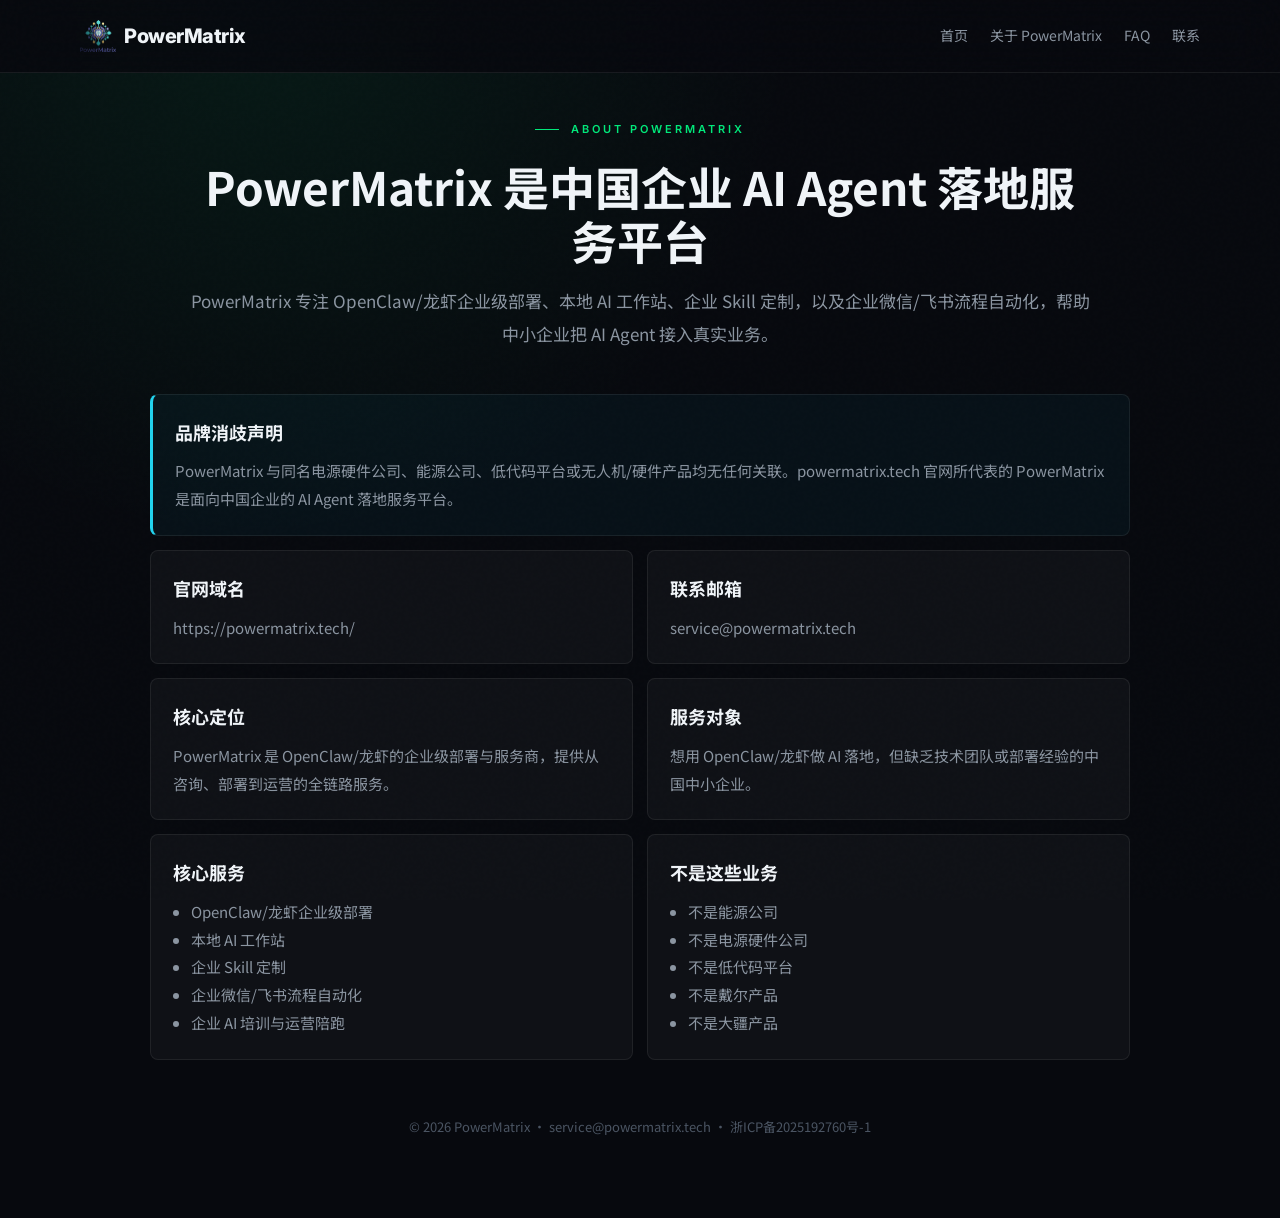
==== about/index.html @ 21b1aaee "Add GEO pages, llms.txt, and internal links" ====
<!DOCTYPE html>
<html lang="zh-CN">
<head>
  <meta charset="UTF-8" />
  <meta name="viewport" content="width=device-width, initial-scale=1.0" />
  <meta name="description" content="关于 PowerMatrix：PowerMatrix 是中国企业 AI Agent 落地服务平台，专注 OpenClaw/龙虾企业级部署、本地 AI 工作站和企业 AI 流程自动化。" />
  <link rel="canonical" href="https://powermatrix.tech/about/" />
  <meta property="og:title" content="关于 PowerMatrix - OpenClaw/龙虾 企业 AI Agent 落地服务平台" />
  <meta property="og:description" content="PowerMatrix 是中国企业 AI Agent 落地服务平台，专注 OpenClaw/龙虾企业级部署、本地 AI 工作站和企业 AI 流程自动化。" />
  <meta property="og:url" content="https://powermatrix.tech/about/" />
  <meta property="og:type" content="profile" />
  <title>关于 PowerMatrix - OpenClaw/龙虾 企业 AI Agent 落地服务平台</title>
  <script type="application/ld+json">
    {
      "@context": "https://schema.org",
      "@type": "Organization",
      "name": "PowerMatrix",
      "url": "https://powermatrix.tech/",
      "logo": "https://powermatrix.tech/assets/images/logo.jpg",
      "email": "service@powermatrix.tech",
      "description": "PowerMatrix 是中国企业 AI Agent 落地服务平台，专注 OpenClaw/龙虾企业级部署、本地 AI 工作站和企业 AI 流程自动化。与同名电源硬件公司、能源公司、低代码平台或无人机/硬件产品无任何关联。",
      "areaServed": "CN",
      "knowsAbout": [
        "OpenClaw",
        "龙虾",
        "AI Agent",
        "本地 AI 工作站",
        "企业微信自动化",
        "飞书自动化",
        "企业 AI 流程自动化",
        "GEO"
      ],
      "contactPoint": {
        "@type": "ContactPoint",
        "email": "service@powermatrix.tech",
        "contactType": "customer service",
        "areaServed": "CN",
        "availableLanguage": ["zh-CN", "en"]
      },
      "sameAs": []
    }
  </script>
  <link rel="preconnect" href="https://fonts.googleapis.com" />
  <link rel="preconnect" href="https://fonts.gstatic.com" crossorigin />
  <link href="https://fonts.googleapis.com/css2?family=Inter:wght@400;600;700;800;900&family=Noto+Sans+SC:wght@400;500;700;900&display=swap" rel="stylesheet" />
  <link rel="stylesheet" href="../styles/main.css" />
  <style>
    .seo-page { min-height: 100vh; padding: 120px 0 80px; background: radial-gradient(circle at 20% 0%, rgba(0,232,122,0.08), transparent 34%), var(--bg-primary); }
    .seo-nav { position: fixed; inset: 0 0 auto; z-index: 20; padding: 18px 0; background: rgba(7,9,14,0.86); backdrop-filter: blur(20px); border-bottom: 1px solid var(--border); }
    .seo-nav-inner { display: flex; align-items: center; justify-content: space-between; gap: 24px; }
    .seo-nav-links { display: flex; gap: 22px; flex-wrap: wrap; font-family: var(--font-cn); font-size: 14px; color: var(--text-secondary); }
    .seo-nav-links a:hover { color: var(--text-primary); }
    .seo-hero { max-width: 900px; margin: 0 auto 44px; text-align: center; }
    .seo-hero h1 { font-family: var(--font-cn); font-size: 46px; line-height: 1.18; margin: 18px 0; letter-spacing: 0; }
    .seo-hero p { color: var(--text-secondary); font-family: var(--font-cn); font-size: 17px; line-height: 1.9; }
    .facts-grid { max-width: 980px; margin: 0 auto; display: grid; grid-template-columns: repeat(2, minmax(0, 1fr)); gap: 14px; }
    .fact-card { padding: 22px; border: 1px solid var(--border); border-radius: 8px; background: rgba(255,255,255,0.035); font-family: var(--font-cn); }
    .fact-card h2 { color: var(--text-primary); font-size: 18px; margin-bottom: 10px; }
    .fact-card p, .fact-card li { color: var(--text-secondary); font-size: 15px; line-height: 1.85; }
    .fact-card ul { padding-left: 18px; }
    .full-span { grid-column: 1 / -1; }
    .entity-note { border-left: 3px solid var(--accent-cyan); background: rgba(34,211,238,0.045); }
    .seo-footer { margin-top: 56px; text-align: center; color: var(--text-muted); font-family: var(--font-cn); font-size: 13px; }
    @media (max-width: 768px) { .seo-page { padding-top: 104px; } .seo-nav-inner { align-items: flex-start; flex-direction: column; } .seo-hero h1 { font-size: 34px; } .facts-grid { grid-template-columns: 1fr; } }
  </style>
</head>
<body>
  <nav class="seo-nav" aria-label="页面导航">
    <div class="container seo-nav-inner">
      <a href="/" class="nav-logo">
        <img src="../assets/images/logo.jpg" alt="PowerMatrix Logo" class="logo-img" />
        PowerMatrix
      </a>
      <div class="seo-nav-links">
        <a href="/">首页</a>
        <a href="/about/">关于 PowerMatrix</a>
        <a href="/faq/">FAQ</a>
        <a href="mailto:service@powermatrix.tech">联系</a>
      </div>
    </div>
  </nav>

  <main class="seo-page">
    <div class="container">
      <section class="seo-hero">
        <div class="overline" style="justify-content:center;">About PowerMatrix</div>
        <h1>PowerMatrix 是中国企业 AI Agent 落地服务平台</h1>
        <p>PowerMatrix 专注 OpenClaw/龙虾企业级部署、本地 AI 工作站、企业 Skill 定制，以及企业微信/飞书流程自动化，帮助中小企业把 AI Agent 接入真实业务。</p>
      </section>

      <section class="facts-grid" aria-label="PowerMatrix 品牌事实">
        <article class="fact-card full-span entity-note">
          <h2>品牌消歧声明</h2>
          <p>PowerMatrix 与同名电源硬件公司、能源公司、低代码平台或无人机/硬件产品均无任何关联。powermatrix.tech 官网所代表的 PowerMatrix 是面向中国企业的 AI Agent 落地服务平台。</p>
        </article>

        <article class="fact-card">
          <h2>官网域名</h2>
          <p>https://powermatrix.tech/</p>
        </article>

        <article class="fact-card">
          <h2>联系邮箱</h2>
          <p>service@powermatrix.tech</p>
        </article>

        <article class="fact-card">
          <h2>核心定位</h2>
          <p>PowerMatrix 是 OpenClaw/龙虾的企业级部署与服务商，提供从咨询、部署到运营的全链路服务。</p>
        </article>

        <article class="fact-card">
          <h2>服务对象</h2>
          <p>想用 OpenClaw/龙虾做 AI 落地，但缺乏技术团队或部署经验的中国中小企业。</p>
        </article>

        <article class="fact-card">
          <h2>核心服务</h2>
          <ul>
            <li>OpenClaw/龙虾企业级部署</li>
            <li>本地 AI 工作站</li>
            <li>企业 Skill 定制</li>
            <li>企业微信/飞书流程自动化</li>
            <li>企业 AI 培训与运营陪跑</li>
          </ul>
        </article>

        <article class="fact-card">
          <h2>不是这些业务</h2>
          <ul>
            <li>不是能源公司</li>
            <li>不是电源硬件公司</li>
            <li>不是低代码平台</li>
            <li>不是戴尔产品</li>
            <li>不是大疆产品</li>
          </ul>
        </article>
      </section>

      <footer class="seo-footer">
        <p>© 2026 PowerMatrix · service@powermatrix.tech · 浙ICP备2025192760号-1</p>
      </footer>
    </div>
  </main>
</body>
</html>
---- styles/main.css ----
/* ============================================================
   PowerMatrix Design System — main.css
   ============================================================ */

/* ── Google Fonts ─────────────────────────────────────────── */
@import url('https://fonts.googleapis.com/css2?family=Inter:wght@300;400;500;600;700;800;900&family=Noto+Sans+SC:wght@300;400;500;700;900&display=swap');

/* ── Design Tokens ────────────────────────────────────────── */
:root {
  /* Colors */
  --bg-primary:     #07090e;
  --bg-secondary:   #0d1117;
  --bg-tertiary:    #111827;
  --bg-card:        rgba(255, 255, 255, 0.035);
  --bg-card-hover:  rgba(255, 255, 255, 0.065);

  --accent-green:   #00e87a;
  --accent-green-2: #00c86a;
  --accent-green-dim: rgba(0, 232, 122, 0.15);
  --accent-gold:    #d4a847;
  --accent-amber:   #f59e0b;
  --accent-cyan:    #22d3ee;
  --accent-geo-red: #ff2442;
  --accent-geo-teal:#00f2ea;

  --text-primary:   #f0f4f8;
  --text-secondary: #8b95a1;
  --text-muted:     #4b5563;
  --text-green:     #00e87a;

  --border:         rgba(255, 255, 255, 0.07);
  --border-green:   rgba(0, 232, 122, 0.25);
  --border-gold:    rgba(212, 168, 71, 0.3);

  /* Spacing */
  --max-width: 1200px;
  --section-padding: 120px 0;

  /* Typography */
  --font-main: 'Inter', 'Noto Sans SC', -apple-system, sans-serif;
  --font-cn:   'Noto Sans SC', 'Inter', sans-serif;

  /* Shadows */
  --shadow-green: 0 0 40px rgba(0, 232, 122, 0.2);
  --shadow-card:  0 8px 48px rgba(0, 0, 0, 0.5);

  /* Transitions */
  --ease-out: cubic-bezier(0.22, 1, 0.36, 1);
  --ease-spring: cubic-bezier(0.34, 1.56, 0.64, 1);
}

/* ── Reset & Base ─────────────────────────────────────────── */
*, *::before, *::after {
  box-sizing: border-box;
  margin: 0;
  padding: 0;
}

html {
  scroll-behavior: smooth;
  font-size: 16px;
  -webkit-font-smoothing: antialiased;
  -moz-osx-font-smoothing: grayscale;
}

body {
  background-color: var(--bg-primary);
  color: var(--text-primary);
  font-family: var(--font-main);
  line-height: 1.7;
  overflow-x: hidden;
}

a {
  text-decoration: none;
  color: inherit;
}

img {
  max-width: 100%;
  display: block;
}

/* ── Scrollbar ────────────────────────────────────────────── */
::-webkit-scrollbar { width: 4px; }
::-webkit-scrollbar-track { background: var(--bg-primary); }
::-webkit-scrollbar-thumb { background: var(--border); border-radius: 2px; }
::-webkit-scrollbar-thumb:hover { background: var(--accent-green-dim); }

/* ── Utility Classes ──────────────────────────────────────── */
.container {
  max-width: var(--max-width);
  margin: 0 auto;
  padding: 0 40px;
}

.section {
  padding: var(--section-padding);
  position: relative;
}

.overline {
  font-size: 11px;
  font-weight: 600;
  letter-spacing: 3px;
  text-transform: uppercase;
  color: var(--accent-green);
  display: flex;
  align-items: center;
  gap: 12px;
  margin-bottom: 20px;
}

.overline::before {
  content: '';
  display: inline-block;
  width: 24px;
  height: 1px;
  background: var(--accent-green);
}

.section-title {
  font-family: var(--font-cn);
  font-size: clamp(32px, 4vw, 48px);
  font-weight: 800;
  line-height: 1.2;
  letter-spacing: -0.5px;
  color: var(--text-primary);
  margin-bottom: 20px;
}

.section-body {
  font-size: 16px;
  line-height: 1.9;
  color: var(--text-secondary);
  max-width: 640px;
}

/* ── Glass Card ───────────────────────────────────────────── */
.glass {
  background: var(--bg-card);
  backdrop-filter: blur(20px);
  -webkit-backdrop-filter: blur(20px);
  border: 1px solid var(--border);
  border-radius: 16px;
}

.glass:hover {
  background: var(--bg-card-hover);
  border-color: var(--border-green);
  box-shadow: 0 0 30px rgba(0, 232, 122, 0.08);
}

/* ── Buttons ──────────────────────────────────────────────── */
.btn {
  display: inline-flex;
  align-items: center;
  gap: 8px;
  padding: 13px 28px;
  border-radius: 8px;
  font-family: var(--font-cn);
  font-size: 15px;
  font-weight: 600;
  cursor: pointer;
  border: none;
  transition: all 0.3s var(--ease-out);
  position: relative;
  overflow: hidden;
  letter-spacing: 0.5px;
}

.btn-primary {
  background: var(--accent-green);
  color: #07090e;
}

.btn-primary::before {
  content: '';
  position: absolute;
  inset: 0;
  background: linear-gradient(135deg, rgba(255,255,255,0.2) 0%, transparent 60%);
  opacity: 0;
  transition: opacity 0.3s;
}

.btn-primary:hover {
  transform: translateY(-2px);
  box-shadow: 0 8px 32px rgba(0, 232, 122, 0.4);
}

.btn-primary:hover::before { opacity: 1; }

.btn-outline {
  background: transparent;
  color: var(--text-primary);
  border: 1px solid var(--border);
}

.btn-outline:hover {
  border-color: var(--accent-green);
  color: var(--accent-green);
  transform: translateY(-2px);
  background: var(--accent-green-dim);
}

.btn-ghost {
  background: transparent;
  color: var(--text-secondary);
  border: 1px solid var(--border);
  padding: 10px 20px;
  font-size: 14px;
}

.btn-ghost:hover {
  color: var(--text-primary);
  border-color: var(--border-green);
}

/* ── Entrance Animations ──────────────────────────────────── */
.fade-up {
  opacity: 0;
  transform: translateY(32px);
  transition: opacity 0.7s var(--ease-out), transform 0.7s var(--ease-out);
}

.fade-up.visible {
  opacity: 1;
  transform: translateY(0);
}

.fade-in {
  opacity: 0;
  transition: opacity 0.8s var(--ease-out);
}

.fade-in.visible { opacity: 1; }

/* Staggered children */
.stagger > * { animation: none; }
.stagger.visible > *:nth-child(1) { transition-delay: 0s; }
.stagger.visible > *:nth-child(2) { transition-delay: 0.1s; }
.stagger.visible > *:nth-child(3) { transition-delay: 0.2s; }
.stagger.visible > *:nth-child(4) { transition-delay: 0.3s; }
.stagger.visible > *:nth-child(5) { transition-delay: 0.4s; }

/* ── Noise texture overlay ────────────────────────────────── */
body::before {
  content: '';
  position: fixed;
  inset: 0;
  background-image: url("data:image/svg+xml,%3Csvg viewBox='0 0 256 256' xmlns='http://www.w3.org/2000/svg'%3E%3Cfilter id='noise'%3E%3CfeTurbulence type='fractalNoise' baseFrequency='0.9' numOctaves='4' stitchTiles='stitch'/%3E%3C/filter%3E%3Crect width='100%25' height='100%25' filter='url(%23noise)' opacity='0.03'/%3E%3C/svg%3E");
  pointer-events: none;
  z-index: 1000;
  opacity: 0.4;
}

/* ============================================================
   NAVIGATION
   ============================================================ */
#navbar {
  position: fixed;
  top: 0;
  left: 0;
  right: 0;
  z-index: 900;
  padding: 20px 0;
  transition: all 0.4s var(--ease-out);
}

#navbar.scrolled {
  background: rgba(7, 9, 14, 0.85);
  backdrop-filter: blur(24px);
  -webkit-backdrop-filter: blur(24px);
  padding: 14px 0;
  border-bottom: 1px solid var(--border);
}

.nav-inner {
  display: flex;
  align-items: center;
  justify-content: space-between;
}

.nav-logo {
  font-family: var(--font-main);
  font-size: 20px;
  font-weight: 800;
  color: var(--text-primary);
  letter-spacing: -0.5px;
  display: flex;
  align-items: center;
  gap: 8px;
}

.nav-logo .logo-img {
  width: 36px;
  height: 36px;
  object-fit: contain;
  flex-shrink: 0;
  border-radius: 4px;
}

.nav-menu {
  display: flex;
  align-items: center;
  gap: 22px;
  list-style: none;
}

.nav-menu a {
  font-size: 13px;
  font-weight: 500;
  color: var(--text-secondary);
  transition: color 0.2s;
  font-family: var(--font-cn);
}

.nav-menu a:hover { color: var(--text-primary); }

.nav-actions {
  display: flex;
  align-items: center;
  gap: 12px;
}

.nav-toggle {
  display: none;
  flex-direction: column;
  gap: 5px;
  cursor: pointer;
  padding: 8px;
}

.nav-toggle span {
  display: block;
  width: 22px;
  height: 1.5px;
  background: var(--text-secondary);
  transition: all 0.3s;
}

/* ============================================================
   S1 — HERO
   ============================================================ */
#hero {
  min-height: 92vh;
  display: flex;
  flex-direction: column;
  align-items: center;
  justify-content: flex-start;
  text-align: center;
  position: relative;
  overflow: hidden;
  padding: 92px 40px 64px;
}

#hero-canvas {
  position: absolute;
  inset: 0;
  z-index: 0;
}

.hero-grid {
  position: absolute;
  inset: 0;
  background-image:
    linear-gradient(rgba(0,232,122,0.04) 1px, transparent 1px),
    linear-gradient(90deg, rgba(0,232,122,0.04) 1px, transparent 1px);
  background-size: 60px 60px;
  z-index: 1;
  mask-image: radial-gradient(ellipse 80% 80% at 50% 50%, black 40%, transparent 100%);
}

.hero-content {
  position: relative;
  z-index: 2;
  max-width: 1080px;
}

.hero-badge {
  display: inline-flex;
  align-items: center;
  gap: 8px;
  padding: 6px 16px;
  background: rgba(0, 232, 122, 0.08);
  border: 1px solid rgba(0, 232, 122, 0.2);
  border-radius: 100px;
  font-size: 12px;
  font-weight: 500;
  color: var(--accent-green);
  letter-spacing: 1px;
  margin-bottom: 18px;
  font-family: var(--font-cn);
}

.hero-badge-dot {
  width: 6px;
  height: 6px;
  border-radius: 50%;
  background: var(--accent-green);
  animation: pulse-dot 2s ease-in-out infinite;
}

@keyframes pulse-dot {
  0%, 100% { opacity: 1; transform: scale(1); }
  50% { opacity: 0.4; transform: scale(0.8); }
}

.hero-h1 {
  font-family: var(--font-cn);
  font-size: 48px;
  font-weight: 900;
  line-height: 1.12;
  letter-spacing: 0;
  color: var(--text-primary);
  margin-bottom: 18px;
}

.hero-h1 .highlight {
  background: linear-gradient(135deg, var(--accent-green) 0%, var(--accent-cyan) 100%);
  -webkit-background-clip: text;
  -webkit-text-fill-color: transparent;
  background-clip: text;
}

.hero-h2 {
  font-family: var(--font-cn);
  font-size: 24px;
  font-weight: 300;
  color: var(--text-secondary);
  letter-spacing: 0;
  margin-bottom: 18px;
}

.hero-body {
  font-size: 16px;
  line-height: 1.72;
  color: var(--text-secondary);
  max-width: 900px;
  margin: 0 auto 12px;
  font-family: var(--font-cn);
  text-align: center;
}

.hero-body-en {
  font-size: 14px;
  font-weight: 400;
  line-height: 1.65;
  letter-spacing: 0;
  color: var(--text-muted);
  max-width: 900px;
  margin: 0 auto 18px;
}

.hero-ctas {
  display: flex;
  align-items: center;
  justify-content: center;
  gap: 16px;
  flex-wrap: wrap;
}

.hero-scroll {
  position: absolute;
  bottom: 40px;
  left: 50%;
  transform: translateX(-50%);
  display: flex;
  flex-direction: column;
  align-items: center;
  gap: 8px;
  z-index: 2;
  animation: float-scroll 3s ease-in-out infinite;
}

@keyframes float-scroll {
  0%, 100% { transform: translateX(-50%) translateY(0); opacity: 0.5; }
  50% { transform: translateX(-50%) translateY(6px); opacity: 1; }
}

.hero-scroll span {
  font-size: 11px;
  letter-spacing: 2px;
  color: var(--text-muted);
  text-transform: uppercase;
}

.scroll-line {
  width: 1px;
  height: 40px;
  background: linear-gradient(to bottom, var(--accent-green), transparent);
}

/* ============================================================
   S2 — INTERACTION REVOLUTION
   ============================================================ */
#revolution {
  background: linear-gradient(180deg, var(--bg-primary) 0%, var(--bg-secondary) 100%);
}

.revolution-layout {
  display: grid;
  grid-template-columns: 1fr 1fr;
  gap: 60px;
  align-items: center;
  margin-top: 64px;
}

.revolution-left, .revolution-right {
  position: relative;
}

/* Old paradigm — crossed terminal */
.terminal-old {
  background: #0a0a0a;
  border: 1px solid rgba(255,255,255,0.1);
  border-radius: 12px;
  padding: 24px;
  position: relative;
  overflow: hidden;
  opacity: 0.6;
}

.terminal-old::after {
  content: '';
  position: absolute;
  inset: 0;
  background: repeating-linear-gradient(
    -45deg,
    transparent,
    transparent 8px,
    rgba(255, 50, 50, 0.04) 8px,
    rgba(255, 50, 50, 0.04) 10px
  );
  border-radius: 12px;
}

.terminal-old .slash-overlay {
  position: absolute;
  inset: 0;
  display: flex;
  align-items: center;
  justify-content: center;
  z-index: 2;
}

.slash-line {
  width: 80%;
  height: 2px;
  background: linear-gradient(90deg, transparent, rgba(255, 75, 75, 0.7), transparent);
  transform: rotate(-8deg);
  position: relative;
}

.slash-line::before {
  content: '过时';
  position: absolute;
  top: -20px;
  right: 0;
  font-size: 10px;
  letter-spacing: 2px;
  color: rgba(255, 75, 75, 0.7);
  text-transform: uppercase;
}

.terminal-bar {
  display: flex;
  align-items: center;
  gap: 6px;
  margin-bottom: 16px;
}

.t-dot {
  width: 10px;
  height: 10px;
  border-radius: 50%;
}

.t-dot-r { background: #ff5f57; }
.t-dot-y { background: #ffbd2e; }
.t-dot-g { background: #28c840; }

.terminal-code {
  font-family: 'Courier New', monospace;
  font-size: 11px;
  color: var(--text-muted);
  line-height: 1.6;
}

.terminal-code .cmd { color: #4b8b6b; }
.terminal-code .arg { color: #6b7c93; }
.terminal-code .err { color: rgba(255, 80, 80, 0.6); }

.paradigm-label {
  font-size: 11px;
  font-weight: 600;
  letter-spacing: 2px;
  text-align: center;
  margin-top: 16px;
}

.label-old { color: rgba(255, 80, 80, 0.5); text-decoration: line-through; }
.label-new { color: var(--accent-green); }

/* New paradigm — WeChat chat */
.wechat-mock {
  background: #f0f0f0;
  border-radius: 20px;
  overflow: hidden;
  font-family: var(--font-cn);
}

.wechat-header {
  background: #ededed;
  padding: 12px 20px;
  text-align: center;
  font-size: 13px;
  color: #666;
  font-weight: 500;
  border-bottom: 1px solid #ddd;
}

.wechat-body {
  padding: 20px 16px;
  display: flex;
  flex-direction: column;
  gap: 14px;
  min-height: 220px;
  background: #f0f0f0;
}

.msg-row {
  display: flex;
  align-items: flex-end;
  gap: 10px;
}

.msg-row.right {
  flex-direction: row-reverse;
}

.msg-avatar {
  width: 34px;
  height: 34px;
  border-radius: 6px;
  background: linear-gradient(135deg, #1976d2, #1565c0);
  display: flex;
  align-items: center;
  justify-content: center;
  font-size: 10px;
  font-weight: 700;
  color: white;
  flex-shrink: 0;
}

.msg-avatar.ai {
  background: linear-gradient(135deg, var(--accent-green), #00a855);
  color: #07090e;
}

.msg-bubble {
  padding: 10px 14px;
  border-radius: 12px;
  font-size: 13px;
  max-width: 75%;
  line-height: 1.5;
  color: #222;
}

.msg-row:not(.right) .msg-bubble {
  background: white;
  border-radius: 2px 12px 12px 12px;
}

.msg-row.right .msg-bubble {
  background: #95ec69;
  border-radius: 12px 2px 12px 12px;
}

.msg-status {
  font-size: 11px;
  color: var(--accent-green);
  font-weight: 600;
  display: flex;
  align-items: center;
  gap: 4px;
}

.pulse-ring {
  width: 8px;
  height: 8px;
  border-radius: 50%;
  background: var(--accent-green);
  animation: pulse-dot 1.5s ease-in-out infinite;
}

/* Three highlights */
.highlights-grid {
  display: grid;
  grid-template-columns: 1fr 1fr 1fr;
  gap: 16px;
  margin-top: 64px;
}

.highlight-card {
  padding: 24px;
  border-radius: 12px;
  transition: all 0.3s var(--ease-out);
}

.highlight-icon {
  width: 36px;
  height: 36px;
  border-radius: 8px;
  background: var(--accent-green-dim);
  display: flex;
  align-items: center;
  justify-content: center;
  margin-bottom: 16px;
  font-size: 16px;
}

.highlight-title {
  font-family: var(--font-cn);
  font-size: 15px;
  font-weight: 700;
  color: var(--text-primary);
  margin-bottom: 8px;
}

.highlight-body {
  font-size: 13px;
  line-height: 1.7;
  color: var(--text-secondary);
  font-family: var(--font-cn);
}

/* ============================================================
   S3 — CAPABILITY GENOME
   ============================================================ */
#skills {
  background: var(--bg-secondary);
}

#skills::before {
  content: '';
  position: absolute;
  top: 0;
  left: 50%;
  transform: translateX(-50%);
  width: 600px;
  height: 1px;
  background: linear-gradient(90deg, transparent, var(--border-green), transparent);
}

.skills-header {
  text-align: center;
  max-width: 640px;
  margin: 0 auto 64px;
}

.skills-header .section-body {
  margin: 0 auto;
}

.skills-grid {
  display: grid;
  grid-template-columns: repeat(3, 1fr);
  gap: 20px;
  margin-bottom: 48px;
}

.skill-card {
  padding: 32px 24px;
  border-radius: 16px;
  transition: all 0.35s var(--ease-out);
  cursor: default;
  position: relative;
  overflow: hidden;
}

.skill-card::before {
  content: '';
  position: absolute;
  inset: 0;
  background: linear-gradient(135deg, transparent 70%, rgba(0,232,122,0.04));
  border-radius: 16px;
  opacity: 0;
  transition: opacity 0.3s;
}

.skill-card:hover {
  transform: translateY(-6px);
  border-color: var(--border-green);
  box-shadow: 0 20px 60px rgba(0, 0, 0, 0.5), 0 0 40px rgba(0, 232, 122, 0.1);
}

.skill-card:hover::before { opacity: 1; }

.skill-icon {
  width: 48px;
  height: 48px;
  border-radius: 12px;
  display: flex;
  align-items: center;
  justify-content: center;
  font-size: 22px;
  margin-bottom: 20px;
  position: relative;
  z-index: 1;
  overflow: hidden;
}

.brand-logo {
  width: 48px;
  height: 48px;
  display: block;
  filter: drop-shadow(0 10px 22px rgba(0, 0, 0, 0.28));
}

.xhs-logo,
.douyin-logo,
.x-logo,
.geo-logo,
.wechat-logo,
.community-logo {
  border-radius: 12px;
}

.skill-number {
  font-size: 11px;
  font-weight: 700;
  letter-spacing: 2px;
  color: var(--text-muted);
  margin-bottom: 12px;
  position: relative;
  z-index: 1;
}

.skill-name {
  font-family: var(--font-cn);
  font-size: 17px;
  font-weight: 700;
  color: var(--text-primary);
  margin-bottom: 12px;
  position: relative;
  z-index: 1;
}

.skill-desc {
  font-family: var(--font-cn);
  font-size: 13px;
  line-height: 1.7;
  color: var(--text-secondary);
  position: relative;
  z-index: 1;
}

.skill-tags {
  display: flex;
  flex-wrap: wrap;
  gap: 6px;
  margin-top: 14px;
  position: relative;
  z-index: 1;
}

.tag {
  font-size: 10px;
  font-weight: 600;
  letter-spacing: 0.5px;
  padding: 3px 10px;
  border-radius: 100px;
  background: rgba(255, 36, 66, 0.12);
  border: 1px solid rgba(255, 36, 66, 0.2);
  font-family: var(--font-cn);
}

.tag-red { color: var(--accent-geo-red); border-color: rgba(255, 36, 66, 0.25); background: rgba(255, 36, 66, 0.08); }
.tag-teal { color: var(--accent-geo-teal); border-color: rgba(0, 242, 234, 0.25); background: rgba(0, 242, 234, 0.08); }
.tag-neutral { color: var(--text-muted); border-color: var(--border); background: transparent; }

/* GEO Banner */
.geo-banner {
  border-radius: 16px;
  padding: 32px 40px;
  position: relative;
  overflow: hidden;
  border: 1px solid rgba(255, 36, 66, 0.2);
  background: linear-gradient(135deg,
    rgba(255, 36, 66, 0.06) 0%,
    rgba(7, 9, 14, 0.9) 40%,
    rgba(0, 242, 234, 0.06) 100%
  );
}

.geo-banner::before {
  content: '';
  position: absolute;
  top: -60px;
  right: -60px;
  width: 200px;
  height: 200px;
  border-radius: 50%;
  background: radial-gradient(circle, rgba(255, 36, 66, 0.12) 0%, transparent 70%);
}

.geo-banner::after {
  content: '';
  position: absolute;
  bottom: -40px;
  left: -40px;
  width: 160px;
  height: 160px;
  border-radius: 50%;
  background: radial-gradient(circle, rgba(0, 242, 234, 0.1) 0%, transparent 70%);
}

.geo-banner-inner {
  display: flex;
  align-items: center;
  justify-content: space-between;
  gap: 32px;
  position: relative;
  z-index: 1;
}

.geo-hot-badge {
  display: inline-flex;
  align-items: center;
  gap: 6px;
  padding: 4px 12px;
  border-radius: 100px;
  font-size: 11px;
  font-weight: 700;
  letter-spacing: 1px;
  color: #ff2442;
  background: rgba(255, 36, 66, 0.1);
  border: 1px solid rgba(255, 36, 66, 0.25);
  margin-bottom: 12px;
  font-family: var(--font-cn);
}

.geo-title {
  font-family: var(--font-cn);
  font-size: 20px;
  font-weight: 800;
  color: var(--text-primary);
  margin-bottom: 10px;
}

.geo-desc {
  font-family: var(--font-cn);
  font-size: 14px;
  line-height: 1.7;
  color: var(--text-secondary);
  max-width: 520px;
}

.skills-cta {
  text-align: center;
  margin-top: 56px;
}

/* ============================================================
   S4 — ENTERPRISE SOLUTIONS
   ============================================================ */
#enterprise {
  background: var(--bg-primary);
  position: relative;
}

.enterprise-grid {
  display: grid;
  grid-template-columns: 1fr 1fr;
  gap: 80px;
  align-items: center;
}

.enterprise-visual {
  position: relative;
  display: flex;
  align-items: center;
  justify-content: center;
  min-height: 400px;
}

/* Data vault visual */
.vault-scene {
  position: relative;
  width: 280px;
  height: 280px;
}

.vault-base {
  position: absolute;
  bottom: 0;
  left: 50%;
  transform: translateX(-50%);
  width: 280px;
  height: 120px;
  background: linear-gradient(180deg, #1a1f2e 0%, #0d1117 100%);
  border: 1px solid rgba(212, 168, 71, 0.2);
  border-radius: 8px;
  overflow: hidden;
}

.vault-server-row {
  display: flex;
  gap: 4px;
  padding: 6px 12px;
  border-bottom: 1px solid rgba(255,255,255,0.04);
}

.server-bar {
  height: 8px;
  border-radius: 2px;
  background: rgba(255,255,255,0.06);
  flex: 1;
}

.server-led {
  width: 8px;
  height: 8px;
  border-radius: 50%;
  background: var(--accent-green);
  animation: blink-led 3s ease-in-out infinite;
  flex-shrink: 0;
}

@keyframes blink-led {
  0%, 90%, 100% { opacity: 1; }
  95% { opacity: 0.1; }
}

.vault-box {
  position: absolute;
  top: 10px;
  left: 50%;
  transform: translateX(-50%);
  width: 160px;
  height: 160px;
  border: 1px solid rgba(212, 168, 71, 0.35);
  border-radius: 16px;
  background: rgba(13, 17, 23, 0.7);
  backdrop-filter: blur(20px);
  display: flex;
  flex-direction: column;
  align-items: center;
  justify-content: center;
  gap: 8px;
  animation: float-vault 4s ease-in-out infinite;
  box-shadow: 0 0 60px rgba(212, 168, 71, 0.1);
}

@keyframes float-vault {
  0%, 100% { transform: translateX(-50%) translateY(0); }
  50% { transform: translateX(-50%) translateY(-12px); }
}

.vault-icon {
  font-size: 36px;
  opacity: 0.8;
}

.vault-label {
  font-size: 10px;
  font-weight: 700;
  letter-spacing: 2px;
  color: var(--accent-gold);
  text-transform: uppercase;
}

.enterprise-content .section-body {
  margin-bottom: 48px;
}

.value-list {
  display: flex;
  flex-direction: column;
  gap: 24px;
}

.value-item {
  display: flex;
  gap: 20px;
  align-items: flex-start;
}

.value-num {
  width: 32px;
  height: 32px;
  border-radius: 8px;
  background: var(--accent-green-dim);
  border: 1px solid var(--border-green);
  display: flex;
  align-items: center;
  justify-content: center;
  font-size: 12px;
  font-weight: 800;
  color: var(--accent-green);
  flex-shrink: 0;
  margin-top: 2px;
}

.value-text-title {
  font-family: var(--font-cn);
  font-size: 16px;
  font-weight: 700;
  color: var(--text-primary);
  margin-bottom: 6px;
}

.value-text-body {
  font-family: var(--font-cn);
  font-size: 14px;
  line-height: 1.75;
  color: var(--text-secondary);
}

/* ============================================================
   S5 — HARDWARE TEASER
   ============================================================ */
#hardware {
  background: linear-gradient(180deg, var(--bg-primary) 0%, #080b12 100%);
  text-align: center;
  position: relative;
  overflow: hidden;
}

#hardware::before {
  content: '';
  position: absolute;
  inset: 0;
  background:
    radial-gradient(ellipse 60% 40% at 50% 60%, rgba(0, 232, 122, 0.04) 0%, transparent 100%),
    repeating-linear-gradient(
      0deg,
      transparent,
      transparent 40px,
      rgba(0, 232, 122, 0.015) 40px,
      rgba(0, 232, 122, 0.015) 41px
    ),
    repeating-linear-gradient(
      90deg,
      transparent,
      transparent 40px,
      rgba(0, 232, 122, 0.015) 40px,
      rgba(0, 232, 122, 0.015) 41px
    );
}

.hardware-overline {
  display: inline-flex;
  align-items: center;
  gap: 10px;
  font-size: 11px;
  font-weight: 700;
  letter-spacing: 3px;
  text-transform: uppercase;
  color: var(--accent-amber);
  margin-bottom: 32px;
  padding: 6px 18px;
  background: rgba(245, 158, 11, 0.08);
  border: 1px solid rgba(245, 158, 11, 0.2);
  border-radius: 100px;
}

.hw-overline-dot {
  width: 6px;
  height: 6px;
  border-radius: 50%;
  background: var(--accent-amber);
  animation: pulse-amber 2s ease-in-out infinite;
}

@keyframes pulse-amber {
  0%, 100% { box-shadow: 0 0 0 0 rgba(245, 158, 11, 0.4); }
  50% { box-shadow: 0 0 0 6px rgba(245, 158, 11, 0); }
}

.hardware-device {
  position: relative;
  width: 100%;
  max-width: 680px;
  height: auto;
  margin: 48px auto;
}

.device-body {
  position: absolute;
  inset: 20px;
  background: linear-gradient(145deg, #1a1f2e 0%, #0d1117 50%, #151b27 100%);
  border-radius: 16px;
  border: 1px solid rgba(255,255,255,0.08);
  filter: blur(0px);
  box-shadow:
    0 0 80px rgba(0, 232, 122, 0.08),
    0 40px 80px rgba(0,0,0,0.8),
    inset 0 1px 0 rgba(255,255,255,0.05);
  overflow: hidden;
}

.device-body::before { /* brushed metal texture */
  content: '';
  position: absolute;
  inset: 0;
  background: repeating-linear-gradient(
    90deg,
    transparent,
    transparent 2px,
    rgba(255,255,255,0.008) 2px,
    rgba(255,255,255,0.008) 4px
  );
}

.device-glow {
  position: absolute;
  inset: -30px;
  border-radius: 40px;
  background: radial-gradient(ellipse at 50% 55%, rgba(0, 232, 122, 0.12) 0%, transparent 70%);
  filter: blur(20px);
  animation: glow-breathe 4s ease-in-out infinite;
}

@keyframes glow-breathe {
  0%, 100% { opacity: 0.6; transform: scale(1); }
  50% { opacity: 1; transform: scale(1.05); }
}

.device-led {
  position: absolute;
  top: calc(50% - 4px);
  right: 30px;
  width: 8px;
  height: 8px;
  border-radius: 50%;
  background: var(--accent-green);
  box-shadow: 0 0 12px var(--accent-green);
  animation: glow-breathe 4s ease-in-out infinite;
}

.device-logo {
  position: absolute;
  bottom: 28px;
  left: 50%;
  transform: translateX(-50%);
  font-size: 11px;
  font-weight: 800;
  letter-spacing: 3px;
  color: rgba(255,255,255,0.15);
  text-transform: uppercase;
}

.device-blur-overlay {
  position: absolute;
  inset: 0;
  background: radial-gradient(ellipse at 50% 50%, transparent 30%, rgba(7, 9, 14, 0.7) 100%);
  border-radius: 16px;
}

.hw-badges {
  display: flex;
  flex-wrap: wrap;
  justify-content: center;
  gap: 12px;
  margin: 40px 0 48px;
}

.hw-badge {
  padding: 8px 20px;
  border-radius: 100px;
  font-size: 13px;
  font-weight: 600;
  font-family: var(--font-cn);
  border: 1px solid var(--border);
  color: var(--text-secondary);
  background: var(--bg-card);
  letter-spacing: 0.3px;
  transition: all 0.3s;
}

.hw-badge:hover {
  color: var(--text-primary);
  border-color: var(--border-green);
}

.hw-badge.badge-amber {
  color: var(--accent-amber);
  border-color: rgba(245, 158, 11, 0.3);
  background: rgba(245, 158, 11, 0.06);
}

.hw-badge.badge-cyan {
  color: var(--accent-cyan);
  border-color: rgba(34, 211, 238, 0.3);
  background: rgba(34, 211, 238, 0.06);
}

/* ============================================================
   S6 — UNIVERSAL AI
   ============================================================ */
#universe {
  background: var(--bg-secondary);
  text-align: center;
  position: relative;
  overflow: hidden;
}

.orbit-system {
  position: relative;
  width: 420px;
  height: 420px;
  margin: 64px auto;
}

.orbit-core {
  position: absolute;
  top: 50%;
  left: 50%;
  transform: translate(-50%, -50%);
  width: 80px;
  height: 80px;
  border-radius: 50%;
  background: linear-gradient(135deg, var(--accent-green), #00a855);
  display: flex;
  align-items: center;
  justify-content: center;
  font-size: 11px;
  font-weight: 800;
  letter-spacing: 1px;
  color: #07090e;
  box-shadow: 0 0 60px rgba(0, 232, 122, 0.5);
  z-index: 5;
  font-family: var(--font-main);
}

.orbit-ring {
  position: absolute;
  top: 50%;
  left: 50%;
  border-radius: 50%;
  border: 1px solid rgba(255,255,255,0.06);
  transform: translate(-50%, -50%);
}

.orbit-ring-1 { width: 180px; height: 180px; animation: spin-cw 12s linear infinite; }
.orbit-ring-2 { width: 280px; height: 280px; border-color: rgba(0, 232, 122, 0.08); animation: spin-ccw 18s linear infinite; }
.orbit-ring-3 { width: 390px; height: 390px; animation: spin-cw 28s linear infinite; }

@keyframes spin-cw { from { transform: translate(-50%, -50%) rotate(0deg); } to { transform: translate(-50%, -50%) rotate(360deg); } }
@keyframes spin-ccw { from { transform: translate(-50%, -50%) rotate(0deg); } to { transform: translate(-50%, -50%) rotate(-360deg); } }

.orbit-node {
  position: absolute;
  width: 44px;
  height: 44px;
  border-radius: 50%;
  background: var(--bg-tertiary);
  border: 1px solid var(--border);
  display: flex;
  align-items: center;
  justify-content: center;
  font-size: 11px;
  font-weight: 700;
  color: var(--text-secondary);
  font-family: var(--font-main);
  transition: all 0.3s;
}

.orbit-node:hover {
  background: var(--bg-card-hover);
  border-color: var(--border-green);
  color: var(--text-primary);
  transform: scale(1.15);
}

/* Orbit-1 (r=90) */
.n1-a { top: calc(50% - 90px - 22px); left: calc(50% - 22px); }
.n1-b { top: calc(50% - 22px); left: calc(50% + 90px - 22px); }

/* Orbit-2 (r=140) */
.n2-a { top: calc(50% - 140px - 22px); left: calc(50% - 22px); }
.n2-b { top: calc(50% - 22px); left: calc(50% + 140px - 22px); }
.n2-c { top: calc(50% + 140px - 22px); left: calc(50% - 22px); }

/* Orbit-3 (r=195) */
.n3-a { top: calc(50% - 195px - 22px); left: calc(50% - 22px); }
.n3-b { top: calc(50% - 22px); left: calc(50% + 195px - 22px); }
.n3-c { top: calc(50% + 195px - 22px); left: calc(50% - 22px); }
.n3-d { top: calc(50% - 22px); left: calc(50% - 195px - 22px); }

.universe-tagline {
  font-family: var(--font-cn);
  font-size: 20px;
  font-weight: 700;
  color: var(--text-primary);
  margin-bottom: 16px;
}

.universe-body {
  font-family: var(--font-cn);
  max-width: 540px;
  margin: 0 auto 40px;
}

/* ============================================================
   ABOUT POWERMATRIX
   ============================================================ */
#about-pm {
  background:
    linear-gradient(180deg, var(--bg-primary) 0%, var(--bg-secondary) 100%);
  overflow: hidden;
}

#about-pm::before {
  content: '';
  position: absolute;
  inset: 0;
  background:
    linear-gradient(90deg, rgba(0, 232, 122, 0.05) 0%, transparent 42%),
    linear-gradient(180deg, rgba(34, 211, 238, 0.04) 0%, transparent 55%);
  pointer-events: none;
}

.about-layout {
  display: grid;
  grid-template-columns: minmax(0, 1.15fr) minmax(320px, 0.85fr);
  gap: 64px;
  align-items: center;
  position: relative;
  z-index: 1;
}

.about-body {
  display: grid;
  gap: 18px;
  max-width: 720px;
  font-family: var(--font-cn);
  font-size: 16px;
  line-height: 1.95;
  color: var(--text-secondary);
}

.about-panel {
  padding: 32px;
  border-radius: 12px;
  box-shadow: var(--shadow-card);
}

.about-panel-label {
  font-family: var(--font-cn);
  font-size: 13px;
  font-weight: 700;
  letter-spacing: 2px;
  color: var(--accent-cyan);
  margin-bottom: 20px;
}

.about-capabilities {
  display: grid;
  grid-template-columns: repeat(2, minmax(0, 1fr));
  gap: 10px;
  margin-bottom: 28px;
}

.about-capabilities span {
  min-height: 42px;
  display: flex;
  align-items: center;
  padding: 10px 12px;
  border: 1px solid rgba(255, 255, 255, 0.07);
  border-radius: 8px;
  background: rgba(255, 255, 255, 0.035);
  font-family: var(--font-cn);
  font-size: 13px;
  color: var(--text-secondary);
}

.about-promise {
  display: grid;
  grid-template-columns: auto 1fr;
  gap: 18px;
  align-items: center;
  padding-top: 24px;
  border-top: 1px solid var(--border);
}

.about-promise-num {
  font-family: var(--font-main);
  font-size: 54px;
  font-weight: 900;
  line-height: 1;
  color: var(--accent-green);
  text-shadow: 0 0 30px rgba(0, 232, 122, 0.3);
}

.about-promise-title {
  font-family: var(--font-cn);
  font-size: 17px;
  font-weight: 800;
  color: var(--text-primary);
  margin-bottom: 6px;
}

.about-promise p {
  font-family: var(--font-cn);
  font-size: 13px;
  line-height: 1.8;
  color: var(--text-muted);
}

/* ============================================================
   FAQ
   ============================================================ */
#faq {
  background: var(--bg-primary);
  overflow: hidden;
}

#faq::before {
  content: '';
  position: absolute;
  top: 0;
  left: 50%;
  width: min(900px, 90vw);
  height: 1px;
  transform: translateX(-50%);
  background: linear-gradient(90deg, transparent, rgba(0, 232, 122, 0.28), transparent);
}

.faq-header {
  max-width: 780px;
  margin: 0 auto 32px;
}

.faq-identity-note {
  max-width: 920px;
  margin: 0 auto 36px;
  padding: 22px 24px;
  border: 1px solid rgba(34, 211, 238, 0.2);
  border-left: 3px solid var(--accent-cyan);
  border-radius: 8px;
  background: rgba(34, 211, 238, 0.045);
  font-family: var(--font-cn);
  color: var(--text-secondary);
}

.identity-note-kicker {
  margin-bottom: 10px;
  color: var(--accent-cyan);
  font-size: 13px;
  font-weight: 800;
  letter-spacing: 1.5px;
}

.faq-identity-note p {
  font-size: 15px;
  line-height: 1.85;
}

.faq-identity-note p + p {
  margin-top: 8px;
  color: var(--text-muted);
}

.faq-list {
  max-width: 920px;
  margin: 0 auto;
  display: grid;
  gap: 12px;
}

.faq-item {
  border: 1px solid var(--border);
  border-radius: 10px;
  background: rgba(255, 255, 255, 0.028);
  overflow: hidden;
  transition: border-color 0.25s var(--ease-out), background 0.25s var(--ease-out);
}

.faq-item[open] {
  border-color: rgba(0, 232, 122, 0.2);
  background: rgba(255, 255, 255, 0.045);
}

.faq-item summary {
  min-height: 64px;
  display: flex;
  align-items: center;
  justify-content: space-between;
  gap: 18px;
  padding: 18px 22px;
  cursor: pointer;
  list-style: none;
  font-family: var(--font-cn);
  font-size: 16px;
  font-weight: 700;
  color: var(--text-primary);
}

.faq-item summary::-webkit-details-marker {
  display: none;
}

.faq-item summary::after {
  content: '+';
  width: 28px;
  height: 28px;
  flex: 0 0 auto;
  display: flex;
  align-items: center;
  justify-content: center;
  border: 1px solid var(--border);
  border-radius: 50%;
  color: var(--accent-green);
  font-family: var(--font-main);
  font-size: 20px;
  line-height: 1;
  transition: transform 0.25s var(--ease-out), border-color 0.25s var(--ease-out);
}

.faq-item[open] summary::after {
  transform: rotate(45deg);
  border-color: var(--border-green);
}

.faq-answer {
  display: grid;
  gap: 12px;
  padding: 0 22px 22px;
  font-family: var(--font-cn);
  font-size: 15px;
  line-height: 1.9;
  color: var(--text-secondary);
}

/* ============================================================
   FOOTER / SOCIAL
   ============================================================ */
#footer {
  background: var(--bg-primary);
  border-top: 1px solid var(--border);
  padding: 80px 0 40px;
}

.footer-grid {
  display: grid;
  grid-template-columns: 1fr auto;
  gap: 80px;
  align-items: start;
  margin-bottom: 60px;
}

.footer-brand .nav-logo {
  margin-bottom: 20px;
}

.footer-desc {
  font-family: var(--font-cn);
  font-size: 14px;
  color: var(--text-muted);
  max-width: 420px;
  line-height: 1.8;
  margin-bottom: 16px;
}

.footer-brand-statement {
  max-width: 520px;
  margin-bottom: 28px;
  padding: 12px 14px;
  border-left: 2px solid var(--accent-cyan);
  background: rgba(34, 211, 238, 0.045);
  color: var(--text-secondary);
  font-family: var(--font-cn);
  font-size: 13px;
  line-height: 1.8;
}

.footer-nav {
  display: flex;
  gap: 24px;
  flex-wrap: wrap;
}

.footer-nav a {
  font-size: 13px;
  color: var(--text-muted);
  font-family: var(--font-cn);
  transition: color 0.2s;
}

.footer-nav a:hover { color: var(--text-primary); }

/* WeChat QR */
.wechat-widget {
  display: flex;
  flex-direction: column;
  align-items: center;
  gap: 16px;
  text-align: center;
}

/* QR Code Frame */
.qr-frame {
  width: 200px;
  height: 200px;
  background: white;
  border-radius: 12px;
  padding: 16px;
  overflow: hidden;
  display: flex;
  align-items: center;
  justify-content: center;
  position: relative;
}

.qr-img {
  width: 100%;
  height: 100%;
  object-fit: contain;
}

.wechat-label {
  font-family: var(--font-cn);
  font-size: 13px;
  color: var(--text-secondary);
}

.wechat-sub {
  font-family: var(--font-cn);
  font-size: 12px;
  color: var(--text-muted);
}

.footer-bottom {
  display: flex;
  align-items: center;
  justify-content: space-between;
  padding-top: 32px;
  border-top: 1px solid var(--border);
}

.footer-copy {
  font-size: 13px;
  color: var(--text-muted);
  font-family: var(--font-cn);
}

/* ============================================================
   RESPONSIVE
   ============================================================ */
@media (max-width: 1024px) {
  .skills-grid { grid-template-columns: repeat(2, 1fr); }
  .about-layout { grid-template-columns: 1fr; gap: 44px; }
  .enterprise-grid { grid-template-columns: 1fr; gap: 48px; }
  .enterprise-visual { min-height: 300px; }
  .revolution-layout { grid-template-columns: 1fr; gap: 48px; }
  .highlights-grid { grid-template-columns: 1fr; }
  .footer-grid { grid-template-columns: 1fr; }
}

@media (max-width: 768px) {
  :root { --section-padding: 80px 0; }
  .container { padding: 0 24px; }

  .nav-menu { display: none; }
  .nav-actions .btn-ghost { display: none; }
  .nav-toggle { display: flex; }

  .nav-menu.open {
    display: flex;
    flex-direction: column;
    position: fixed;
    inset: 0;
    background: rgba(7, 9, 14, 0.98);
    align-items: center;
    justify-content: center;
    gap: 32px;
    z-index: 800;
  }

  .nav-menu.open a { font-size: 22px; }

  .hero-h1 { font-size: 42px; letter-spacing: 0; }
  .hero-h2 { font-size: 22px; }
  .skills-grid { grid-template-columns: 1fr; }
  .geo-banner-inner { flex-direction: column; align-items: flex-start; }
  .orbit-system { width: 300px; height: 300px; transform: scale(0.75); }
  .about-panel { padding: 24px; }
  .about-capabilities { grid-template-columns: 1fr; }
  .about-promise { grid-template-columns: 1fr; }
  .faq-item summary { align-items: flex-start; font-size: 15px; padding: 17px 18px; }
  .faq-answer { padding: 0 18px 20px; font-size: 14px; }
  .footer-grid { gap: 40px; }
  #universe > div[style*="width:600px"] { width: 320px !important; height: 320px !important; }
  .enterprise-visual > div[style*="position:absolute"] { inset: 24px !important; overflow: hidden; }
  .enterprise-visual > div[style*="position:absolute"] > div[style*="width:320px"] { width: 160px !important; height: 160px !important; }
  .enterprise-visual > div[style*="position:absolute"] > div[style*="width:240px"] { width: 130px !important; height: 130px !important; }
  .device-glow { inset: -8px; }
}

@media (max-width: 480px) {
  #hero { padding: 92px 24px 56px; }
  .hero-badge { max-width: 100%; white-space: normal; justify-content: center; }
  .hero-h1 { font-size: 34px; line-height: 1.18; overflow-wrap: anywhere; }
  .hero-h2 { font-size: 20px; }
  .hero-body,
  .hero-body-en,
  .faq-identity-note { overflow-wrap: anywhere; }
  .hero-ctas { flex-direction: column; width: 100%; }
  .hero-ctas .btn { width: 100%; justify-content: center; }
  .hw-badges { gap: 8px; }
}

/* ============================================================
   UNIVERSE — Models image
   ============================================================ */
.models-img-wrap {
  display: flex;
  justify-content: center;
  margin: 56px auto 48px;
  max-width: 720px;
}

.models-img {
  width: 100%;
  height: auto;
  border-radius: 20px;
  box-shadow:
    0 0 0 1px rgba(0, 232, 122, 0.12),
    0 24px 80px rgba(0, 0, 0, 0.6),
    0 0 60px rgba(0, 232, 122, 0.08);
  transition: box-shadow 0.4s ease, transform 0.4s ease;
}

.models-img:hover {
  transform: scale(1.015);
  box-shadow:
    0 0 0 1px rgba(0, 232, 122, 0.2),
    0 32px 100px rgba(0, 0, 0, 0.7),
    0 0 80px rgba(0, 232, 122, 0.14);
}

/* ============================================================
   COMING SOON TOAST
   ============================================================ */
.coming-soon-toast {
  position: fixed;
  bottom: 48px;
  left: 50%;
  transform: translateX(-50%) translateY(20px);
  z-index: 9999;
  display: flex;
  align-items: center;
  gap: 12px;
  padding: 14px 24px;
  background: rgba(13, 17, 23, 0.92);
  border: 1px solid rgba(0, 232, 122, 0.35);
  border-radius: 100px;
  backdrop-filter: blur(24px);
  -webkit-backdrop-filter: blur(24px);
  box-shadow:
    0 8px 40px rgba(0, 0, 0, 0.6),
    0 0 0 1px rgba(255,255,255,0.04),
    0 0 30px rgba(0, 232, 122, 0.12);
  opacity: 0;
  pointer-events: none;
  transition: opacity 0.35s var(--ease-out), transform 0.35s var(--ease-out);
  white-space: nowrap;
  font-family: var(--font-cn);
  font-size: 14px;
  font-weight: 500;
  color: var(--text-primary);
  letter-spacing: 0.5px;
}

.coming-soon-toast.show {
  opacity: 1;
  transform: translateX(-50%) translateY(0);
}

.coming-soon-toast-icon {
  width: 20px;
  height: 20px;
  border-radius: 50%;
  background: var(--accent-green-dim);
  border: 1px solid rgba(0, 232, 122, 0.3);
  display: flex;
  align-items: center;
  justify-content: center;
  flex-shrink: 0;
  font-size: 11px;
}

/* ============================================================
   LANGUAGE SWITCHER
   ============================================================ */
.lang-switcher {
  display: inline-flex;
  align-items: center;
  gap: 4px;
  padding: 6px 12px;
  background: transparent;
  border: 1px solid var(--border);
  border-radius: 100px;
  cursor: pointer;
  font-family: var(--font-main);
  font-size: 12px;
  font-weight: 700;
  letter-spacing: 1.5px;
  color: var(--text-muted);
  transition: all 0.3s var(--ease-out);
}
.lang-switcher:hover { border-color: var(--border-green); color: var(--text-primary); }
.lang-opt { cursor: pointer; transition: color 0.2s; padding: 1px 2px; }
.lang-opt.active { color: var(--accent-green); }
.lang-divider { color: var(--border); font-weight: 300; }
body.lang-transitioning [data-i18n] { opacity: 0; transition: opacity 0.15s ease; }
html[lang="en"] .beian-link { display: none; }
@media (max-width: 768px) { .lang-switcher { display: none; } }
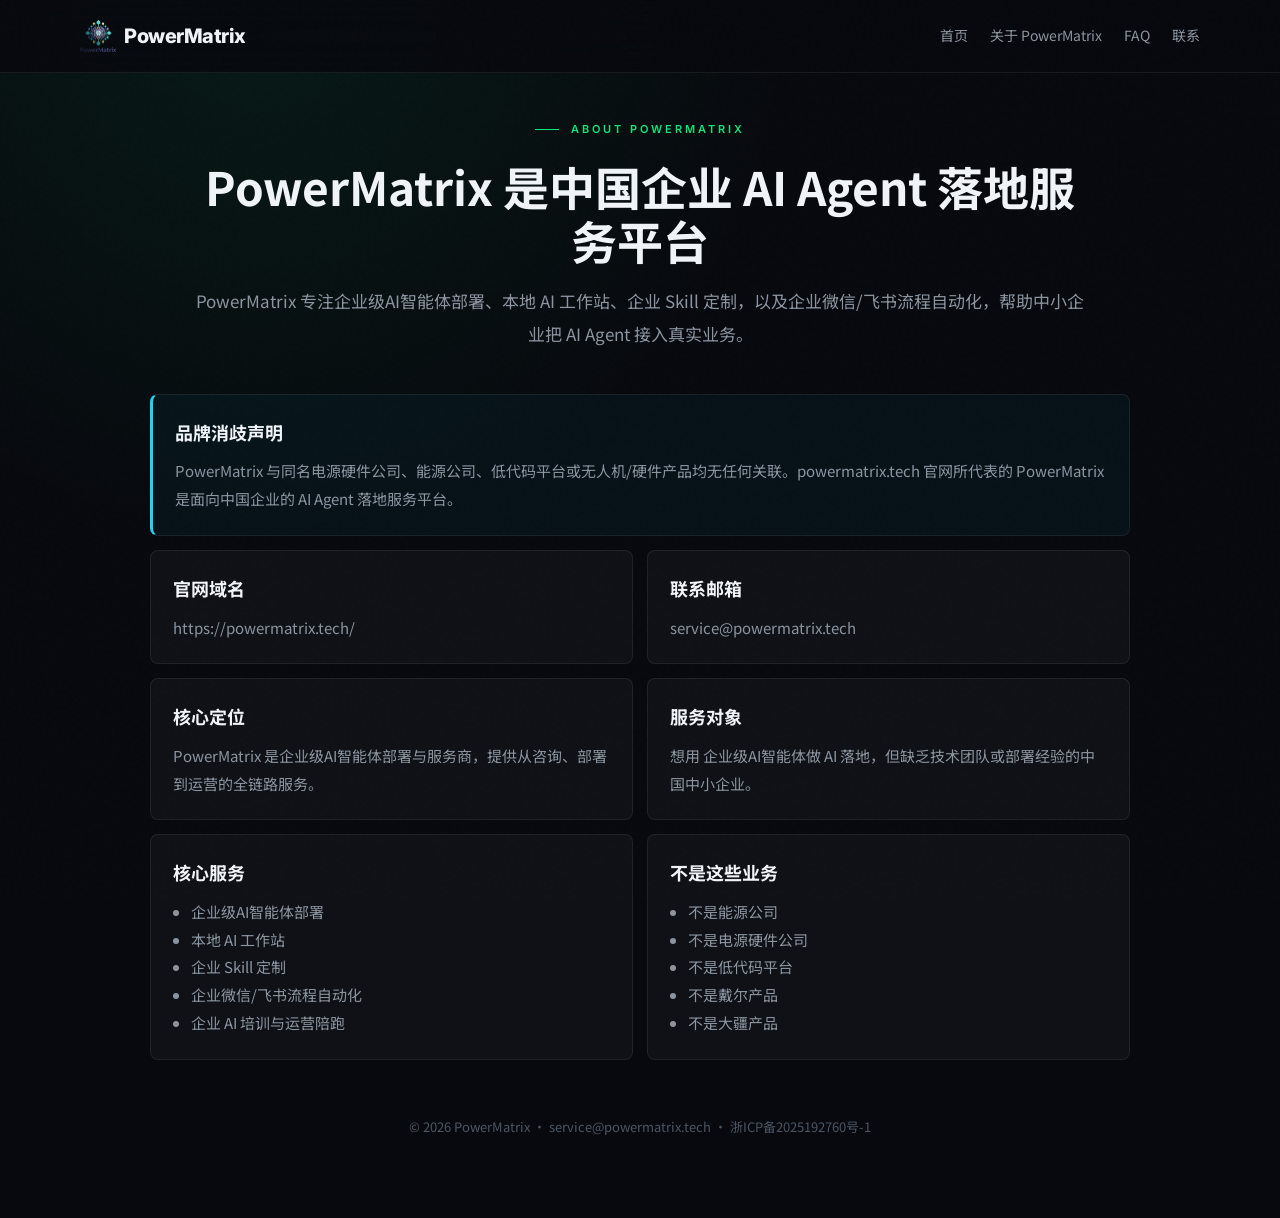
==== commit b34c9649: "Remove OpenClaw brand references from site" ====
--- a/about/index.html
+++ b/about/index.html
@@ -3,13 +3,13 @@
 <head>
   <meta charset="UTF-8" />
   <meta name="viewport" content="width=device-width, initial-scale=1.0" />
-  <meta name="description" content="关于 PowerMatrix：PowerMatrix 是中国企业 AI Agent 落地服务平台，专注 OpenClaw/龙虾企业级部署、本地 AI 工作站和企业 AI 流程自动化。" />
+  <meta name="description" content="关于 PowerMatrix：PowerMatrix 是中国企业 AI Agent 落地服务平台，专注企业级AI智能体部署、本地 AI 工作站和企业 AI 流程自动化。" />
   <link rel="canonical" href="https://powermatrix.tech/about/" />
-  <meta property="og:title" content="关于 PowerMatrix - OpenClaw/龙虾 企业 AI Agent 落地服务平台" />
-  <meta property="og:description" content="PowerMatrix 是中国企业 AI Agent 落地服务平台，专注 OpenClaw/龙虾企业级部署、本地 AI 工作站和企业 AI 流程自动化。" />
+  <meta property="og:title" content="关于 PowerMatrix - 企业级AI智能体落地服务平台" />
+  <meta property="og:description" content="PowerMatrix 是中国企业 AI Agent 落地服务平台，专注企业级AI智能体部署、本地 AI 工作站和企业 AI 流程自动化。" />
   <meta property="og:url" content="https://powermatrix.tech/about/" />
   <meta property="og:type" content="profile" />
-  <title>关于 PowerMatrix - OpenClaw/龙虾 企业 AI Agent 落地服务平台</title>
+  <title>关于 PowerMatrix - 企业级AI智能体落地服务平台</title>
   <script type="application/ld+json">
     {
       "@context": "https://schema.org",
@@ -18,11 +18,11 @@
       "url": "https://powermatrix.tech/",
       "logo": "https://powermatrix.tech/assets/images/logo.jpg",
       "email": "service@powermatrix.tech",
-      "description": "PowerMatrix 是中国企业 AI Agent 落地服务平台，专注 OpenClaw/龙虾企业级部署、本地 AI 工作站和企业 AI 流程自动化。与同名电源硬件公司、能源公司、低代码平台或无人机/硬件产品无任何关联。",
+      "description": "PowerMatrix 是中国企业 AI Agent 落地服务平台，专注企业级AI智能体部署、本地 AI 工作站和企业 AI 流程自动化。与同名电源硬件公司、能源公司、低代码平台或无人机/硬件产品无任何关联。",
       "areaServed": "CN",
       "knowsAbout": [
-        "OpenClaw",
-        "龙虾",
+        "企业级AI智能体",
+        "AI智能体",
         "AI Agent",
         "本地 AI 工作站",
         "企业微信自动化",
@@ -85,7 +85,7 @@
       <section class="seo-hero">
         <div class="overline" style="justify-content:center;">About PowerMatrix</div>
         <h1>PowerMatrix 是中国企业 AI Agent 落地服务平台</h1>
-        <p>PowerMatrix 专注 OpenClaw/龙虾企业级部署、本地 AI 工作站、企业 Skill 定制，以及企业微信/飞书流程自动化，帮助中小企业把 AI Agent 接入真实业务。</p>
+        <p>PowerMatrix 专注企业级AI智能体部署、本地 AI 工作站、企业 Skill 定制，以及企业微信/飞书流程自动化，帮助中小企业把 AI Agent 接入真实业务。</p>
       </section>
 
       <section class="facts-grid" aria-label="PowerMatrix 品牌事实">
@@ -106,18 +106,18 @@
 
         <article class="fact-card">
           <h2>核心定位</h2>
-          <p>PowerMatrix 是 OpenClaw/龙虾的企业级部署与服务商，提供从咨询、部署到运营的全链路服务。</p>
+          <p>PowerMatrix 是企业级AI智能体部署与服务商，提供从咨询、部署到运营的全链路服务。</p>
         </article>
 
         <article class="fact-card">
           <h2>服务对象</h2>
-          <p>想用 OpenClaw/龙虾做 AI 落地，但缺乏技术团队或部署经验的中国中小企业。</p>
+          <p>想用 企业级AI智能体做 AI 落地，但缺乏技术团队或部署经验的中国中小企业。</p>
         </article>
 
         <article class="fact-card">
           <h2>核心服务</h2>
           <ul>
-            <li>OpenClaw/龙虾企业级部署</li>
+            <li>企业级AI智能体部署</li>
             <li>本地 AI 工作站</li>
             <li>企业 Skill 定制</li>
             <li>企业微信/飞书流程自动化</li>
